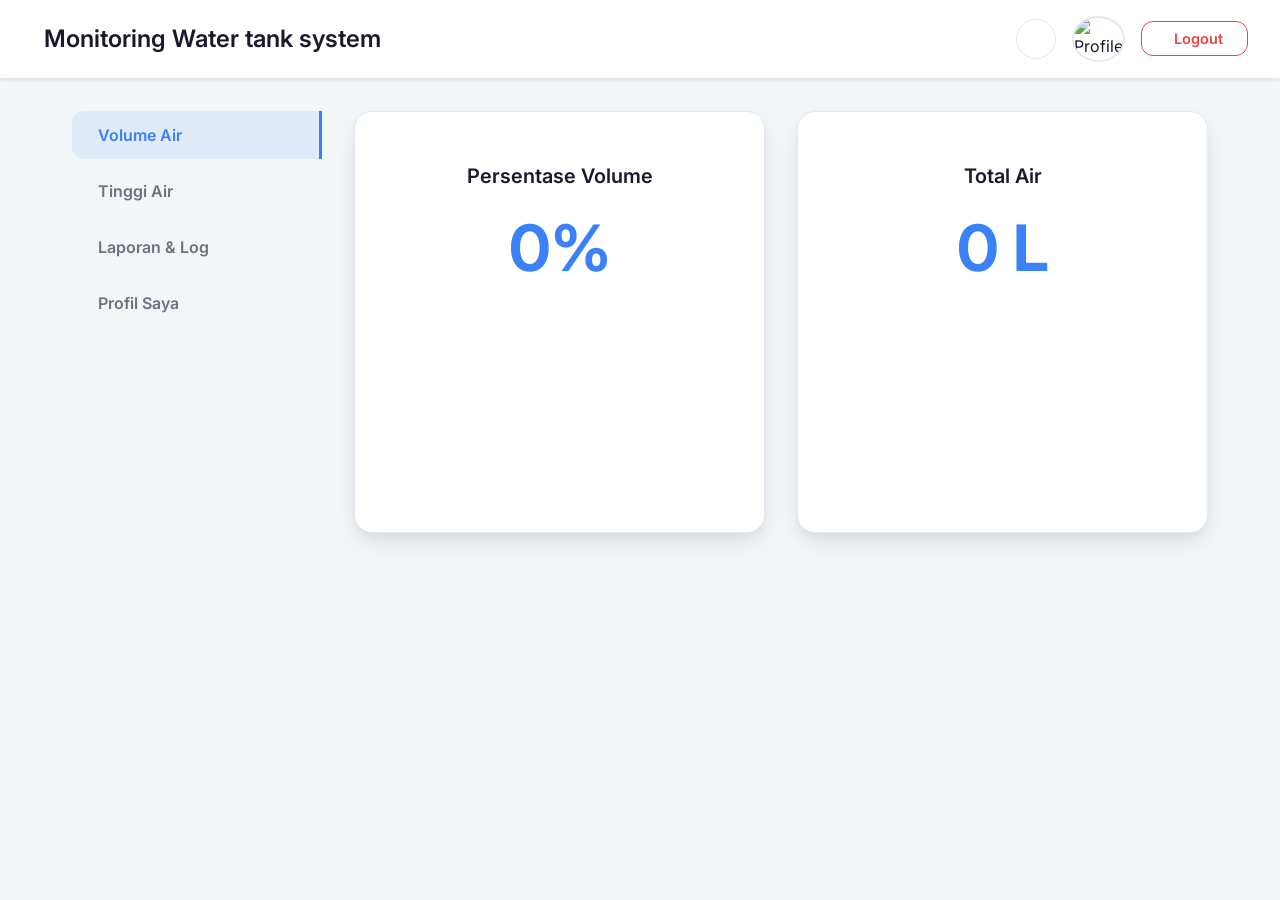
==== website/dashboard.html @ d6697587 "first upload" ====
<!DOCTYPE html>
<html lang="id">

<head>
  <meta charset="UTF-8">
  <meta name="viewport" content="width=device-width, initial-scale=1.0">
  <title>Dashboard - Monitoring water tank system</title>
  <link rel="stylesheet" href="style.css">
  <script src="https://unpkg.com/feather-icons"></script>
  <script src="https://cdn.jsdelivr.net/npm/chart.js"></script>
  <script type="text/javascript" src="https://cdn.jsdelivr.net/npm/@emailjs/browser@3/dist/email.min.js"></script>
</head>

<body>

  <nav class="navbar">
    <div class="brand">
      <i data-feather="zap" style="color: var(--primary-color);"></i>
      <h2>Monitoring Water tank system</h2>
    </div>
    <div class="nav-actions">
      <button id="themeToggle" class="icon-btn" onclick="toggleTheme()" aria-label="Toggle Theme">
        <i data-feather="moon"></i>
      </button>
      <div class="nav-profile-link" onclick="showMenu('profile')" style="cursor: pointer;">
        <img id="navProfilePic" src="https://ui-avatars.com/api/?name=User&background=3b82f6&color=fff" alt="Profile"
          class="profile-pic-nav">
      </div>
      <button onclick="logout()" class="btn-secondary btn-danger">
        <i data-feather="log-out"></i> <span>Logout</span>
      </button>
    </div>
  </nav>

  <main class="main-container">
    <aside class="sidebar">


      <button id="btn-menu1" class="menu-btn active" onclick="showMenu('menu1')">
        <i data-feather="droplet"></i> Volume Air
      </button>
      <button id="btn-menu2" class="menu-btn" onclick="showMenu('menu2')">
        <i data-feather="activity"></i> Tinggi Air
      </button>
      <button id="btn-laporan" class="menu-btn" onclick="showMenu('laporan')">
        <i data-feather="file-text"></i> Laporan & Log
      </button>
      <button id="btn-profile" class="menu-btn" onclick="showMenu('profile')">
        <i data-feather="user"></i> Profil Saya
      </button>
    </aside>

    <section class="content-area">
      <!-- MENU 1: Volume -->
      <div id="menu1" style="display: flex; flex-direction: column; width: 100%;">
        <div class="dashboard-grid">
          <div class="card dashboard-widget">
            <div class="mb-1">
              <i data-feather="activity" style="width: 32px; height: 32px; color: var(--primary-color);"></i>
            </div>
            <h3 class="data-label">Persentase Volume</h3>
            <div class="data-value" id="persen">0%</div>
            <div class="chart-container" style="width: 100%; height: 180px; margin-top: 1rem;">
              <canvas id="persenChart"></canvas>
            </div>
          </div>
          <div class="card dashboard-widget">
            <div class="mb-1">
              <i data-feather="pie-chart" style="width: 32px; height: 32px; color: var(--primary-color);"></i>
            </div>
            <h3 class="data-label">Total Air</h3>
            <div class="data-value" id="liter">0 L</div>
            <div class="chart-container" style="width: 100%; height: 180px; margin-top: 1rem;">
              <canvas id="literChart"></canvas>
            </div>
          </div>
        </div>
      </div>

      <!-- MENU 2: Tinggi Air -->
      <div id="menu2" style="display:none; flex-direction: column; width: 100%;">
        <div class="dashboard-grid">
          <div class="card dashboard-widget">
            <div class="mb-1">
              <i data-feather="bar-chart-2" style="width: 32px; height: 32px; color: var(--primary-color);"></i>
            </div>
            <h3 class="data-label">Tinggi Permukaan</h3>
            <div class="data-value" id="tinggi">0 cm</div>
            <div class="chart-container" style="width: 100%; height: 180px; margin-top: 1rem;">
              <canvas id="tinggiChart"></canvas>
            </div>
          </div>
          <div class="card dashboard-widget">
            <div class="mb-3">
              <i data-feather="info" style="width: 48px; height: 48px; color: var(--primary-color);"></i>
            </div>
            <h3 class="data-label">Status Tangki</h3>
            <div class="status-badge" id="status">NORMAL</div>
          </div>
        </div>
      </div>

      <!-- REPORTS -->
      <div id="laporan" style="display:none; flex-direction: column; width: 100%;">
        <div class="card mb-3">
          <div style="display: flex; justify-content: space-between; align-items: center; margin-bottom: 1.5rem;">
            <h3 class="data-label" style="margin: 0;">Riwayat Aktivitas Tangki</h3>
            <button onclick="exportToCSV()" class="btn-secondary" style="width: auto; padding: 10px 20px;">
              <i data-feather="download"></i> Ekspor CSV
            </button>
          </div>
          <div style="overflow-x: auto;">
            <table id="logTable" style="width: 100%; border-collapse: collapse; text-align: left;">
              <thead style="border-bottom: 2px solid var(--border-color);">
                <tr>
                  <th style="padding: 12px;">Waktu</th>
                  <th style="padding: 12px;">Volume (L)</th>
                  <th style="padding: 12px;">Persentase (%)</th>
                  <th style="padding: 12px;">Status</th>
                </tr>
              </thead>
              <tbody id="logBody">
                <!-- Data logs will be inserted here -->
              </tbody>
            </table>
          </div>
        </div>
      </div>

      <!-- PROFILE -->
      <div id="profile" style="display:none; flex-direction: column; width: 100%;">
        <div class="dashboard-grid">
          <div class="card dashboard-widget" style="grid-column: 1 / -1;">
            <div class="mb-3" style="display: flex; justify-content: center;">
              <div class="profile-img-container large">
                <img id="mainProfilePic" src="https://ui-avatars.com/api/?name=User&background=3b82f6&color=fff"
                  alt="Profile" class="profile-pic">
                <label for="uploadPic" class="upload-btn" title="Ganti Foto">
                  <i data-feather="camera"></i>
                </label>
                <input type="file" id="uploadPic" name="uploadPic" accept="image/*" onchange="uploadProfilePic(this)"
                  style="position: absolute; width: 1px; height: 1px; opacity: 0;">
              </div>
            </div>
            <h3 class="data-label">Akun Pengguna</h3>
            <p id="emailUser" class="mt-3" style="font-size: 1.1rem; font-weight: 500;"></p>
            <p id="uploadStatus" style="font-size: 0.8rem; margin-top: 5px;"></p>

          </div>
        </div>
      </div>
    </section>
  </main>

  <script src="https://www.gstatic.com/firebasejs/10.7.0/firebase-app-compat.js"></script>
  <script src="https://www.gstatic.com/firebasejs/10.7.0/firebase-auth-compat.js"></script>
  <script src="https://www.gstatic.com/firebasejs/10.7.0/firebase-database-compat.js"></script>
  <script src="firebase-config.js"></script>

  <script>
    feather.replace(); // Initialize icons

    // Theme Logic
    const themeToggleBtn = document.getElementById('themeToggle');
    function initTheme() {
      const savedTheme = localStorage.getItem('theme');
      if (savedTheme) {
        document.documentElement.setAttribute('data-theme', savedTheme);
        updateThemeIcon(savedTheme);
      } else if (window.matchMedia && window.matchMedia('(prefers-color-scheme: dark)').matches) {
        document.documentElement.setAttribute('data-theme', 'dark');
        updateThemeIcon('dark');
      }
    }

    function toggleTheme() {
      const currentTheme = document.documentElement.getAttribute('data-theme');
      const newTheme = currentTheme === 'dark' ? 'light' : 'dark';
      document.documentElement.setAttribute('data-theme', newTheme);
      localStorage.setItem('theme', newTheme);
      updateThemeIcon(newTheme);
    }

    function updateThemeIcon(theme) {
      if (theme === 'dark') {
        themeToggleBtn.innerHTML = '<i data-feather="sun"></i>';
      } else {
        themeToggleBtn.innerHTML = '<i data-feather="moon"></i>';
      }
      feather.replace();
    }

    initTheme();

    // EMAILJS INITIALIZATION
    // Ganti 'YOUR_PUBLIC_KEY' dengan Public Key dari dashboard EmailJS Anda!
    (function () {
      emailjs.init("DWXcCLZGE4uL8-SVF");
    })();

    const EMAIL_SERVICE_ID = "service_2i7lye4";
    const EMAIL_TEMPLATE_ID = "template_gtaw6em";
    let lastEmailSentTime = 0;
    const EMAIL_COOLDOWN = 30 * 60 * 1000; // 30 Menit Cooldown agar tidak spam

    // Firebase initialized via firebase-config.js


    // NAV MENU LOGIC
    function showMenu(menu) {
      document.getElementById("menu1").style.display = "none";
      document.getElementById("menu2").style.display = "none";
      document.getElementById("laporan").style.display = "none";
      document.getElementById("profile").style.display = "none";

      document.getElementById("btn-menu1").classList.remove("active");
      document.getElementById("btn-menu2").classList.remove("active");
      document.getElementById("btn-laporan").classList.remove("active");
      document.getElementById("btn-profile").classList.remove("active");

      document.getElementById(menu).style.display = "flex";
      document.getElementById("btn-" + menu).classList.add("active");
    }

    // LOGOUT
    function logout() {
      auth.signOut().then(() => {
        window.location = "index.html";
      });
    }

    // AUTH CHECK + PROFILE
    auth.onAuthStateChanged(user => {
      if (user) {
        const email = user.email;
        if (document.getElementById("emailUser")) document.getElementById("emailUser").innerText = email;

        // Load Profile Pic
        db.ref("users/" + user.uid + "/profilePic").on("value", snapshot => {
          const url = snapshot.val();
          const navPic = document.getElementById("navProfilePic");
          const mainPic = document.getElementById("mainProfilePic");

          if (url) {
            if (navPic) navPic.src = url;
            if (mainPic) mainPic.src = url;
          } else {
            const fallback = `https://ui-avatars.com/api/?name=${email}&background=3b82f6&color=fff`;
            if (navPic) navPic.src = fallback;
            if (mainPic) mainPic.src = fallback;
          }
        });
      } else {
        window.location = "index.html";
      }
    });

    // UPLOAD PROFILE PIC (Menggunakan Base64 agar Hemat & Gratis)
    function uploadProfilePic(input) {
      const file = input.files[0];
      const user = auth.currentUser;
      if (!file || !user) return;

      const status = document.getElementById("uploadStatus");
      status.innerText = "Memproses...";
      status.style.color = "var(--primary-color)";

      const reader = new FileReader();
      reader.onload = function (e) {
        const img = new Image();
        img.onload = function () {
          // Resize gambar ke 200x200 agar database tetap ringan
          const canvas = document.createElement('canvas');
          const ctx = canvas.getContext('2d');
          const size = 200;
          canvas.width = size;
          canvas.height = size;

          // Potong gambar jadi kotak tengah (Crop)
          let sourceX = 0, sourceY = 0, sourceSize = img.width;
          if (img.width > img.height) {
            sourceSize = img.height;
            sourceX = (img.width - img.height) / 2;
          } else {
            sourceSize = img.width;
            sourceY = (img.height - img.width) / 2;
          }

          ctx.drawImage(img, sourceX, sourceY, sourceSize, sourceSize, 0, 0, size, size);

          // Konversi ke string Base64 yang dikompres (JPEG 0.7)
          const base64String = canvas.toDataURL('image/jpeg', 0.7);

          // Simpan string ke Realtime Database
          db.ref("users/" + user.uid).update({ profilePic: base64String })
            .then(() => {
              status.innerText = "Selesai!";
              status.style.color = "#10b981";
              setTimeout(() => status.innerText = "", 3000);
            })
            .catch(err => {
              console.error(err);
              status.innerText = "Gagal menyimpan.";
            });
        };
        img.src = e.target.result;
      };
      reader.readAsDataURL(file);
    }

    // CHART INITIALIZATION
    Chart.defaults.color = 'var(--secondary-text)';
    const commonOptions = {
      responsive: true,
      maintainAspectRatio: false,
      plugins: {
        legend: { display: false }
      }
    };

    const ctxPersen = document.getElementById('persenChart').getContext('2d');
    const persenChart = new Chart(ctxPersen, {
      type: 'line',
      data: {
        labels: [],
        datasets: [{
          label: 'Persentase (%)',
          data: [],
          borderColor: '#3b82f6',
          backgroundColor: 'rgba(59, 130, 246, 0.1)',
          borderWidth: 2,
          fill: true,
          tension: 0.4
        }]
      },
      options: {
        ...commonOptions,
        scales: {
          y: { min: 0, max: 100, grid: { color: 'rgba(107, 114, 128, 0.1)' } },
          x: { grid: { display: false } }
        }
      }
    });

    const ctxLiter = document.getElementById('literChart').getContext('2d');
    const literChart = new Chart(ctxLiter, {
      type: 'doughnut',
      data: {
        labels: ['Volume Saat Ini', 'Kapasitas Kosong'],
        datasets: [{
          data: [0, 100],
          backgroundColor: ['#3b82f6', 'rgba(107, 114, 128, 0.1)'],
          borderWidth: 0
        }]
      },
      options: {
        responsive: true,
        maintainAspectRatio: false,
        cutout: '75%',
        plugins: {
          legend: { position: 'bottom', labels: { boxWidth: 12 } }
        }
      }
    });

    const ctxTinggi = document.getElementById('tinggiChart').getContext('2d');
    const tinggiChart = new Chart(ctxTinggi, {
      type: 'bar',
      data: {
        labels: [],
        datasets: [{
          label: 'Tinggi Air (cm)',
          data: [],
          backgroundColor: '#60a5fa',
          borderRadius: 4
        }]
      },
      options: {
        ...commonOptions,
        scales: {
          y: { grid: { color: 'rgba(107, 114, 128, 0.1)' } },
          x: { grid: { display: false } }
        }
      }
    });

    const MAX_POINTS = 10;
    let dataLogs = [];

    // REALTIME DATA
    db.ref("water_tank").on("value", snapshot => {
      let data = snapshot.val();
      if (data) {
        document.getElementById("liter").innerText = data.liter + " L";
        document.getElementById("persen").innerText = data.persen + "%";
        document.getElementById("tinggi").innerText = data.tinggi_air + " cm";
        document.getElementById("status").innerText = data.status;

        let now = new Date().toLocaleTimeString('id-ID', { hour: '2-digit', minute: '2-digit', second: '2-digit' });

        // Simpan ke Log Lokal untuk Pelaporan
        const logEntry = {
          time: new Date().toLocaleString('id-ID'),
          liter: data.liter,
          persen: data.persen,
          status: data.status
        };
        dataLogs.unshift(logEntry); // Tambah ke awal array
        if (dataLogs.length > 50) dataLogs.pop(); // Batasi 50 log terakhir
        updateLogTable();

        // Update Charts...
        persenChart.data.labels.push(now);
        persenChart.data.datasets[0].data.push(data.persen);
        if (persenChart.data.labels.length > MAX_POINTS) {
          persenChart.data.labels.shift();
          persenChart.data.datasets[0].data.shift();
        }
        persenChart.update();

        let maxVol = (data.persen > 0) ? Math.round(data.liter * 100 / data.persen) : 100;
        let kosong = maxVol - data.liter;
        if (kosong < 0) kosong = 0;
        literChart.data.datasets[0].data = [data.liter, kosong];
        literChart.update();

        tinggiChart.data.labels.push(now);
        tinggiChart.data.datasets[0].data.push(data.tinggi_air);
        if (tinggiChart.data.labels.length > MAX_POINTS) {
          tinggiChart.data.labels.shift();
          tinggiChart.data.datasets[0].data.shift();
        }
        tinggiChart.update();

        // Status Styling
        let statusBadge = document.getElementById("status");
        if (data.status.toUpperCase() === "NORMAL") {
          statusBadge.style.backgroundColor = "rgba(16, 185, 129, 0.1)";
          statusBadge.style.color = "#10b981";
        } else if (data.status.toUpperCase().includes("BAHAYA") || data.status.toUpperCase().includes("FULL")) {
          statusBadge.style.backgroundColor = "rgba(239, 68, 68, 0.1)";
          statusBadge.style.color = "#ef4444";

          // Kirim Email Alert jika sudah melewati masa cooldown
          const nowTime = Date.now();
          if (nowTime - lastEmailSentTime > EMAIL_COOLDOWN) {
            sendEmailAlert(data.status, data.persen, data.liter);
            lastEmailSentTime = nowTime;
          }
        } else {
          statusBadge.style.backgroundColor = "rgba(245, 158, 11, 0.1)";
          statusBadge.style.color = "#f59e0b";
        }
      }
    });

    function updateLogTable() {
      const body = document.getElementById("logBody");
      body.innerHTML = dataLogs.map(log => `
        <tr style="border-bottom: 1px solid var(--border-color);">
          <td style="padding: 12px; font-size: 0.9rem;">${log.time}</td>
          <td style="padding: 12px;">${log.liter}</td>
          <td style="padding: 12px;">${log.persen}%</td>
          <td style="padding: 12px;">
            <span style="font-size: 0.8rem; font-weight: 600; padding: 4px 8px; border-radius: 4px; 
              background: ${log.status === 'NORMAL' ? 'rgba(16,185,129,0.1)' : 'rgba(239,68,68,0.1)'};
              color: ${log.status === 'NORMAL' ? '#10b981' : '#ef4444'};">
              ${log.status}
            </span>
          </td>
        </tr>
      `).join('');
    }

    function exportToCSV() {
      if (dataLogs.length === 0) return alert("Belum ada data untuk diekspor!");

      let csv = "Waktu,Volume (L),Persentase (%),Status\n";
      dataLogs.forEach(log => {
        csv += `${log.time},${log.liter},${log.persen},${log.status}\n`;
      });

      const blob = new Blob([csv], { type: 'text/csv;charset=utf-8;' });
      const link = document.createElement("a");
      const url = URL.createObjectURL(blob);
      link.setAttribute("href", url);
      link.setAttribute("download", "Laporan_Bina_Elektric.csv");
      link.style.visibility = 'hidden';
      document.body.appendChild(link);
      link.click();
      document.body.removeChild(link);
    }

    function sendEmailAlert(status, persen, liter) {
      const user = auth.currentUser;
      if (!user) return;

      const templateParams = {
        to_email: user.email,
        tank_status: status,
        tank_percent: persen,
        tank_liter: liter,
        time: new Date().toLocaleString('id-ID')
      };

      emailjs.send(EMAIL_SERVICE_ID, EMAIL_TEMPLATE_ID, templateParams)
        .then(() => {
          console.log("Email Alert Berhasil Dikirim!");
        }, (error) => {
          console.error("Gagal mengirim email:", error);
        });
    }

    // Theme Chart update
    document.getElementById('themeToggle').addEventListener('click', () => {
      setTimeout(() => {
        let isDark = document.documentElement.getAttribute('data-theme') === 'dark';
        Chart.defaults.color = isDark ? '#94a3b8' : '#6b7280';
        let gridColor = isDark ? 'rgba(255,255,255,0.05)' : 'rgba(0,0,0,0.05)';
        if (persenChart.options.scales.y) persenChart.options.scales.y.grid.color = gridColor;
        if (tinggiChart.options.scales.y) tinggiChart.options.scales.y.grid.color = gridColor;
        literChart.data.datasets[0].backgroundColor[1] = isDark ? 'rgba(255,255,255,0.05)' : 'rgba(0,0,0,0.05)';
        persenChart.update();
        literChart.update();
        tinggiChart.update();
      }, 50);
    });
  </script>
</body>

</html>
---- website/style.css ----
@import url('https://fonts.googleapis.com/css2?family=Inter:wght@300;400;500;600;700&display=swap');

:root {
  /* Light Theme Colors (Default) */
  --bg-color: #f3f6f9;
  --text-color: #1a1a2e;
  --secondary-text: #6b7280;
  --card-bg: #ffffff;
  --border-color: #e2e8f0;
  --primary-color: #3b82f6;
  --primary-hover: #2563eb;
  --danger-color: #ef4444;
  --danger-hover: #dc2626;
  --shadow-sm: 0 1px 3px rgba(0,0,0,0.1);
  --shadow-md: 0 4px 6px -1px rgba(0,0,0,0.1), 0 2px 4px -1px rgba(0,0,0,0.06);
  --shadow-lg: 0 10px 25px -3px rgba(0,0,0,0.1), 0 4px 6px -2px rgba(0,0,0,0.05);
  --border-radius: 12px;
  --transition: all 0.3s ease;
}

[data-theme="dark"] {
  /* Dark Theme Colors */
  --bg-color: #0f172a;
  --text-color: #f8fafc;
  --secondary-text: #94a3b8;
  --card-bg: #1e293b;
  --border-color: #334155;
  --primary-color: #60a5fa; 
  --primary-hover: #93c5fd;
  --shadow-sm: 0 1px 3px rgba(0,0,0,0.3);
  --shadow-md: 0 4px 6px -1px rgba(0,0,0,0.3);
  --shadow-lg: 0 10px 25px -3px rgba(0,0,0,0.4);
}

* {
  box-sizing: border-box;
  margin: 0;
  padding: 0;
}

body {
  font-family: 'Inter', sans-serif;
  background-color: var(--bg-color);
  color: var(--text-color);
  line-height: 1.6;
  transition: background-color 0.3s ease, color 0.3s ease;
  min-height: 100vh;
  display: flex;
  flex-direction: column;
}

/* Typography */
h1, h2, h3 {
  font-weight: 600;
  margin-bottom: 0.5rem;
}

p {
  color: var(--secondary-text);
}

/* Utilities */
.text-center { text-align: center; }
.text-left { text-align: left; }
.mb-1 { margin-bottom: 0.5rem; }
.mb-2 { margin-bottom: 1rem; }
.mb-3 { margin-bottom: 1.5rem; }
.mt-3 { margin-top: 1.5rem; }

/* Buttons & Inputs */
input {
  width: 100%;
  padding: 12px 16px;
  margin: 8px 0 16px;
  background-color: var(--bg-color);
  color: var(--text-color);
  border: 1px solid var(--border-color);
  border-radius: var(--border-radius);
  font-size: 0.95rem;
  transition: var(--transition);
  font-family: inherit;
}

input:focus {
  outline: none;
  border-color: var(--primary-color);
  box-shadow: 0 0 0 3px rgba(59, 130, 246, 0.2);
}

button {
  width: 100%;
  padding: 12px 20px;
  background-color: var(--primary-color);
  color: #1a1a2e; /* Contras pada light mode (nanti difokuskan via classes) */
  border: none;
  border-radius: var(--border-radius);
  font-size: 1rem;
  font-weight: 600;
  cursor: pointer;
  transition: var(--transition);
  font-family: inherit;
  display: flex;
  align-items: center;
  justify-content: center;
  gap: 8px;
  color: #ffffff; /* Override default white for buttons that have primary bg */
}

/* Pastikan var primary hover di dark mode agak berbeda jika digunakan pada bg, jadi kita sesuaikan teks juga kalau perlu, tetapi biarkan putih standar */
[data-theme="dark"] button {
  color: #0f172a;
}
[data-theme="dark"] .btn-secondary, [data-theme="dark"] .icon-btn {
  color: var(--text-color);
}
[data-theme="dark"] .btn-danger {
  color: #ffffff;
}
[data-theme="light"] button {
  color: white;
}

button:hover {
  background-color: var(--primary-hover);
  transform: translateY(-1px);
}

button:active {
  transform: translateY(1px);
}

.btn-secondary {
  background-color: transparent;
  color: var(--primary-color) !important;
  border: 1px solid var(--primary-color);
}

.btn-secondary:hover {
  background-color: rgba(59, 130, 246, 0.1);
  color: var(--primary-hover) !important;
}

.btn-danger {
  background-color: var(--danger-color);
  color: #ffffff !important;
}

.btn-danger:hover {
  background-color: var(--danger-hover);
}

.btn-danger.btn-secondary {
  background-color: transparent;
  color: var(--danger-color) !important;
  border-color: var(--danger-color);
}

.btn-danger.btn-secondary:hover {
   background-color: rgba(239, 68, 68, 0.1);
}

.icon-btn {
  width: 40px;
  height: 40px;
  padding: 0 !important;
  background: var(--card-bg);
  border: 1px solid var(--border-color);
  color: var(--text-color) !important;
  border-radius: 50%;
  display: flex;
  align-items: center;
  justify-content: center;
  flex-shrink: 0;
  cursor: pointer;
  transition: var(--transition);
}
.icon-btn:hover {
  background-color: var(--border-color);
}

/* Password Visibility Toggle */
.password-wrapper {
  position: relative;
  width: 100%;
}

.password-wrapper input {
  padding-right: 45px;
}

.toggle-password {
  position: absolute;
  right: 12px;
  top: 50%;
  transform: translateY(-50%);
  background: none;
  border: none;
  padding: 0;
  width: auto;
  color: var(--secondary-text);
  cursor: pointer;
  z-index: 10;
}

.toggle-password:hover {
  color: var(--primary-color);
  transform: translateY(-50%) scale(1.1);
}

.toggle-password:active {
  transform: translateY(-50%) scale(0.9);
}

/* Captcha Styling */
.captcha-row {
  display: flex;
  align-items: center;
  gap: 10px;
  margin: 1.2rem 0;
  width: 100%;
}

#captchaCanvas {
  background: #ffffff;
  border-radius: 8px;
  border: 1px solid #e5e7eb;
  cursor: pointer;
  flex: 0 0 100px;
  height: 40px;
}

#captchaInput {
  margin: 0;
  flex: 1;
  height: 40px;
  padding: 8px 12px;
  font-size: 0.9rem;
}

.refresh-captcha {
  flex: 0 0 40px;
}

[data-theme="dark"] #captchaCanvas {
  background: #f8fafc;
  filter: none;
  border-color: #334155;
}


/* Cards */
.card {
  background-color: var(--card-bg);
  border-radius: calc(var(--border-radius) * 1.5);
  padding: 2.5rem;
  box-shadow: var(--shadow-lg);
  border: 1px solid var(--border-color);
  transition: background-color 0.3s ease, border-color 0.3s ease;
}

/* Profile Picture Styles */
.profile-img-container {
  position: relative;
  width: 50px;
  height: 50px;
  border-radius: 50%;
  overflow: hidden;
  border: 3px solid var(--primary-color);
  background-color: var(--card-bg);
  box-shadow: var(--shadow-md);
  flex-shrink: 0;
}

.profile-img-container.large {
  width: 100px;
  height: 100px;
  overflow: visible;
}

.profile-pic-nav {
  width: 32px;
  height: 32px;
  border-radius: 50%;
  border: 2px solid var(--border-color);
  object-fit: cover;
  transition: var(--transition);
}

.profile-pic-nav:hover {
  border-color: var(--primary-color);
}


.profile-pic {
  width: 100%;
  height: 100%;
  object-fit: cover;
  border-radius: 50%; /* Force circular shape */
  display: block;
}

.upload-btn {
  position: absolute;
  bottom: 5px;
  right: 5px;
  background: var(--primary-color);
  color: white;
  width: 32px;
  height: 32px;
  border-radius: 50%;
  display: flex;
  align-items: center;
  justify-content: center;
  cursor: pointer;
  border: 2px solid var(--card-bg);
  transition: var(--transition);
  box-shadow: var(--shadow-sm);
}

.upload-btn:hover {
  background: var(--primary-hover);
  transform: scale(1.1);
}

.upload-btn svg {
  width: 16px;
  height: 16px;
}


/* Login Page Layout */
.login-container {
  display: flex;
  align-items: center;
  justify-content: center;
  flex: 1;
  padding: 1rem;
}

.login-card {
  width: 100%;
  max-width: 380px;
}

/* Dashboard Layout */
.navbar {
  background-color: var(--card-bg);
  padding: 1rem 2rem;
  display: flex;
  justify-content: space-between;
  align-items: center;
  box-shadow: var(--shadow-sm);
  border-bottom: 1px solid var(--border-color);
  position: sticky;
  top: 0;
  z-index: 100;
  transition: background-color 0.3s ease;
}

.brand {
  display: flex;
  align-items: center;
  gap: 12px;
}
.brand h2 {
  margin: 0;
  color: var(--text-color);
}

.nav-actions {
  display: flex;
  align-items: center;
  gap: 1rem;
}

.nav-actions button {
  font-size: 0.9rem;
  padding: 8px 16px;
}

.main-container {
  max-width: 1200px;
  margin: 0 auto;
  width: 100%;
  padding: 2rem;
  display: flex;
  gap: 2rem;
}

/* Sidebar Menu */
.sidebar {
  width: 250px;
  display: flex;
  flex-direction: column;
  gap: 0.5rem;
}

.menu-btn {
  background-color: transparent;
  color: var(--secondary-text) !important;
  justify-content: flex-start;
  padding: 14px 18px;
}

.menu-btn:hover {
  background-color: var(--border-color);
  color: var(--text-color) !important;
  transform: none;
}

.menu-btn.active {
  background-color: rgba(59, 130, 246, 0.1);
  color: var(--primary-color) !important;
  font-weight: 600;
  border-right: 3px solid var(--primary-color);
  border-radius: var(--border-radius) 0 0 var(--border-radius);
}

/* Content Area */
.content-area {
  flex: 1;
}

/* Dashboard Cards */
.dashboard-grid {
  display: grid;
  grid-template-columns: repeat(auto-fit, minmax(280px, 1fr));
  gap: 2rem;
  width: 100%;
}

.dashboard-widget {
  min-height: 250px;
  display: flex;
  flex-direction: column;
  align-items: center;
  justify-content: center;
  text-align: center;
  padding: 2.5rem 1.5rem;
}

.chart-container {
  position: relative;
  width: 100%;
  height: 200px;
  display: flex;
  justify-content: center;
  align-items: center;
}

.chart-container-large {
  position: relative;
  width: 100%;
  height: 250px;
}

.data-value {
  font-size: 4rem;
  font-weight: 700;
  color: var(--primary-color);
  margin: 1rem 0;
  line-height: 1;
}

.data-label {
  font-size: 1.25rem;
  font-weight: 600;
  color: var(--text-color);
}

.status-badge {
  display: inline-block;
  padding: 0.5rem 1.5rem;
  border-radius: 20px;
  font-size: 1rem;
  font-weight: 600;
  background-color: rgba(16, 185, 129, 0.1);
  color: #10b981;
  margin-top: 1rem;
}

/* Responsive Improvements */
@media (max-width: 992px) {
  .main-container {
    max-width: 100%;
    padding: 1.5rem;
  }
}

@media (max-width: 768px) {
  .navbar {
    padding: 0.75rem 1rem;
  }
  
  .brand h2 {
    font-size: 1.1rem;
  }

  .nav-actions {
    gap: 0.5rem;
  }

  .nav-actions .btn-danger {
    padding: 8px 12px;
  }
  
  .nav-actions .btn-danger span {
    display: none; /* Hide 'Logout' text, show icon only */
  }

  .main-container {
    flex-direction: column;
    padding: 1rem;
    gap: 1rem;
  }

  .sidebar {
    width: 100%;
    flex-direction: row;
    overflow-x: auto;
    padding-bottom: 0.5rem;
    position: sticky;
    top: 70px;
    background: var(--bg-color);
    z-index: 90;
    -ms-overflow-style: none;  /* IE and Edge */
    scrollbar-width: none;  /* Firefox */
  }
  
  .sidebar::-webkit-scrollbar {
    display: none; /* Hide scrollbar for Chrome, Safari and Opera */
  }

  .menu-btn {
    white-space: nowrap;
    padding: 10px 16px;
    font-size: 0.9rem;
    border-radius: var(--border-radius);
    flex: 0 0 auto;
  }

  .menu-btn.active {
    background-color: var(--primary-color);
    color: white !important;
    border-right: none;
    border-bottom: none;
  }

  .dashboard-grid {
    gap: 1rem;
  }

  .dashboard-widget {
    padding: 1.5rem 1rem;
    min-height: 200px;
  }

  .data-value {
    font-size: 2.5rem;
  }
}

@media (max-width: 480px) {
  .login-card {
    padding: 1.5rem;
  }

  .brand h2 {
    max-width: 150px;
    white-space: nowrap;
    overflow: hidden;
    text-overflow: ellipsis;
  }

  .card {
    padding: 1.5rem;
  }
}
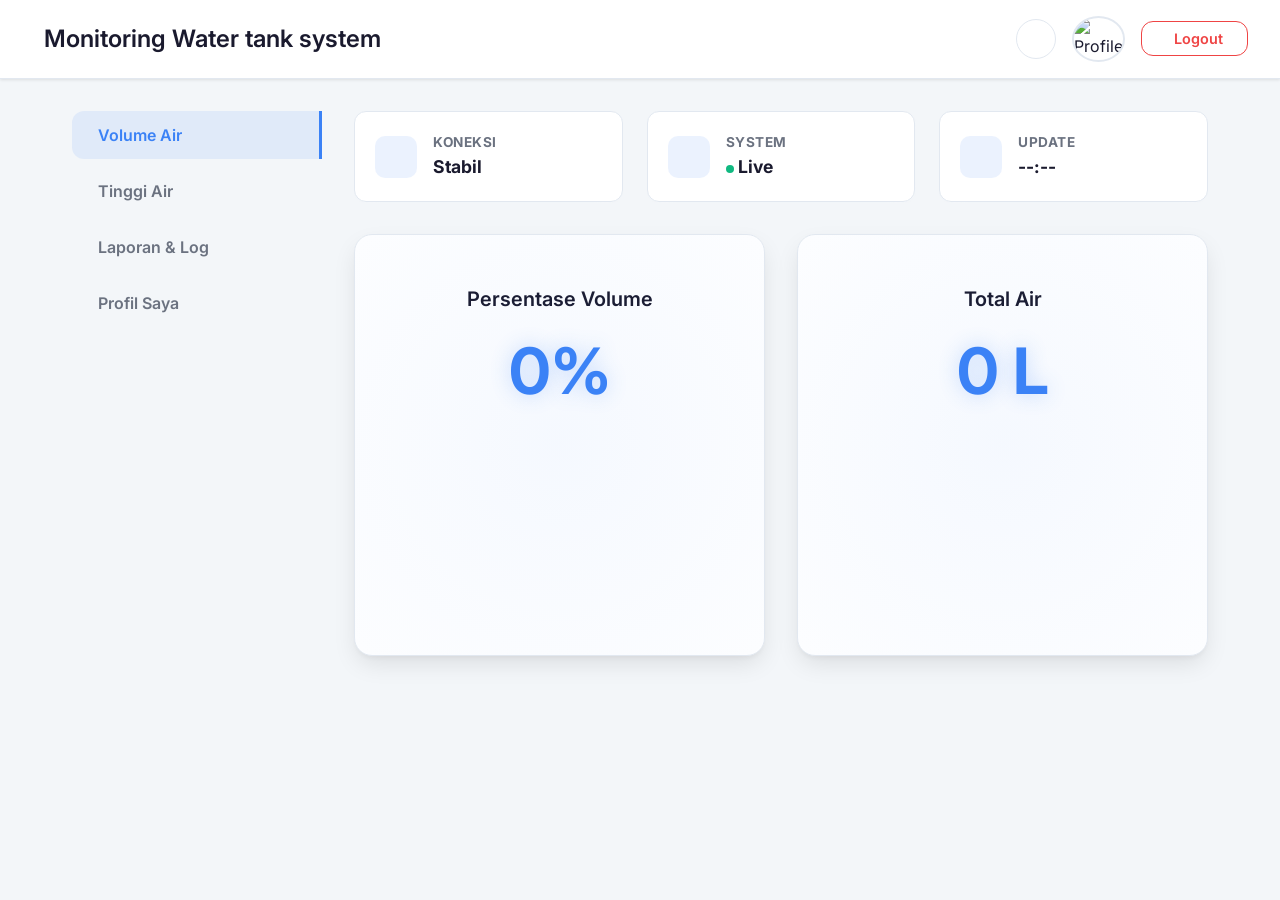
==== commit 759b8b5c: "update tampilan" ====
--- a/website/dashboard.html
+++ b/website/dashboard.html
@@ -51,6 +51,37 @@
     </aside>
 
     <section class="content-area">
+      <!-- Quick Stats Bar -->
+      <div class="stats-bar">
+        <div class="stat-item">
+          <div class="stat-icon">
+            <i data-feather="rss"></i>
+          </div>
+          <div class="stat-info">
+            <h4>Koneksi</h4>
+            <p>Stabil</p>
+          </div>
+        </div>
+        <div class="stat-item">
+          <div class="stat-icon">
+            <i data-feather="cpu"></i>
+          </div>
+          <div class="stat-info">
+            <h4>System</h4>
+            <p><span class="pulse-dot"></span> Live</p>
+          </div>
+        </div>
+        <div class="stat-item">
+          <div class="stat-icon">
+            <i data-feather="clock"></i>
+          </div>
+          <div class="stat-info">
+            <h4>Update</h4>
+            <p id="lastUpdate">--:--</p>
+          </div>
+        </div>
+      </div>
+
       <!-- MENU 1: Volume -->
       <div id="menu1" style="display: flex; flex-direction: column; width: 100%;">
         <div class="dashboard-grid">
@@ -59,7 +90,7 @@
               <i data-feather="activity" style="width: 32px; height: 32px; color: var(--primary-color);"></i>
             </div>
             <h3 class="data-label">Persentase Volume</h3>
-            <div class="data-value" id="persen">0%</div>
+            <div class="data-value glow-text" id="persen">0%</div>
             <div class="chart-container" style="width: 100%; height: 180px; margin-top: 1rem;">
               <canvas id="persenChart"></canvas>
             </div>
@@ -69,7 +100,7 @@
               <i data-feather="pie-chart" style="width: 32px; height: 32px; color: var(--primary-color);"></i>
             </div>
             <h3 class="data-label">Total Air</h3>
-            <div class="data-value" id="liter">0 L</div>
+            <div class="data-value glow-text" id="liter">0 L</div>
             <div class="chart-container" style="width: 100%; height: 180px; margin-top: 1rem;">
               <canvas id="literChart"></canvas>
             </div>
@@ -85,7 +116,7 @@
               <i data-feather="bar-chart-2" style="width: 32px; height: 32px; color: var(--primary-color);"></i>
             </div>
             <h3 class="data-label">Tinggi Permukaan</h3>
-            <div class="data-value" id="tinggi">0 cm</div>
+            <div class="data-value glow-text" id="tinggi">0 cm</div>
             <div class="chart-container" style="width: 100%; height: 180px; margin-top: 1rem;">
               <canvas id="tinggiChart"></canvas>
             </div>
@@ -95,7 +126,7 @@
               <i data-feather="info" style="width: 48px; height: 48px; color: var(--primary-color);"></i>
             </div>
             <h3 class="data-label">Status Tangki</h3>
-            <div class="status-badge" id="status">NORMAL</div>
+            <div class="status-badge" id="status"><span class="pulse-dot"></span> NORMAL</div>
           </div>
         </div>
       </div>
@@ -319,6 +350,10 @@
     };
 
     const ctxPersen = document.getElementById('persenChart').getContext('2d');
+    const gradientPersen = ctxPersen.createLinearGradient(0, 0, 0, 180);
+    gradientPersen.addColorStop(0, 'rgba(59, 130, 246, 0.4)');
+    gradientPersen.addColorStop(1, 'rgba(59, 130, 246, 0)');
+
     const persenChart = new Chart(ctxPersen, {
       type: 'line',
       data: {
@@ -327,17 +362,19 @@
           label: 'Persentase (%)',
           data: [],
           borderColor: '#3b82f6',
-          backgroundColor: 'rgba(59, 130, 246, 0.1)',
-          borderWidth: 2,
+          backgroundColor: gradientPersen,
+          borderWidth: 3,
           fill: true,
-          tension: 0.4
+          tension: 0.4,
+          pointRadius: 0,
+          pointHoverRadius: 5,
         }]
       },
       options: {
         ...commonOptions,
         scales: {
-          y: { min: 0, max: 100, grid: { color: 'rgba(107, 114, 128, 0.1)' } },
-          x: { grid: { display: false } }
+          y: { min: 0, max: 100, grid: { color: 'rgba(107, 114, 128, 0.05)' }, border: { display: false } },
+          x: { grid: { display: false }, border: { display: false } }
         }
       }
     });
@@ -394,7 +431,8 @@
         document.getElementById("liter").innerText = data.liter + " L";
         document.getElementById("persen").innerText = data.persen + "%";
         document.getElementById("tinggi").innerText = data.tinggi_air + " cm";
-        document.getElementById("status").innerText = data.status;
+        document.getElementById("status").innerHTML = `<span class="pulse-dot"></span> ${data.status}`;
+        document.getElementById("lastUpdate").innerText = now;
 
         let now = new Date().toLocaleTimeString('id-ID', { hour: '2-digit', minute: '2-digit', second: '2-digit' });
 
--- a/website/style.css
+++ b/website/style.css
@@ -11,9 +11,9 @@
   --primary-hover: #2563eb;
   --danger-color: #ef4444;
   --danger-hover: #dc2626;
-  --shadow-sm: 0 1px 3px rgba(0,0,0,0.1);
-  --shadow-md: 0 4px 6px -1px rgba(0,0,0,0.1), 0 2px 4px -1px rgba(0,0,0,0.06);
-  --shadow-lg: 0 10px 25px -3px rgba(0,0,0,0.1), 0 4px 6px -2px rgba(0,0,0,0.05);
+  --shadow-sm: 0 1px 3px rgba(0, 0, 0, 0.1);
+  --shadow-md: 0 4px 6px -1px rgba(0, 0, 0, 0.1), 0 2px 4px -1px rgba(0, 0, 0, 0.06);
+  --shadow-lg: 0 10px 25px -3px rgba(0, 0, 0, 0.1), 0 4px 6px -2px rgba(0, 0, 0, 0.05);
   --border-radius: 12px;
   --transition: all 0.3s ease;
 }
@@ -25,11 +25,11 @@
   --secondary-text: #94a3b8;
   --card-bg: #1e293b;
   --border-color: #334155;
-  --primary-color: #60a5fa; 
+  --primary-color: #60a5fa;
   --primary-hover: #93c5fd;
-  --shadow-sm: 0 1px 3px rgba(0,0,0,0.3);
-  --shadow-md: 0 4px 6px -1px rgba(0,0,0,0.3);
-  --shadow-lg: 0 10px 25px -3px rgba(0,0,0,0.4);
+  --shadow-sm: 0 1px 3px rgba(0, 0, 0, 0.3);
+  --shadow-md: 0 4px 6px -1px rgba(0, 0, 0, 0.3);
+  --shadow-lg: 0 10px 25px -3px rgba(0, 0, 0, 0.4);
 }
 
 * {
@@ -50,7 +50,9 @@
 }
 
 /* Typography */
-h1, h2, h3 {
+h1,
+h2,
+h3 {
   font-weight: 600;
   margin-bottom: 0.5rem;
 }
@@ -60,12 +62,29 @@
 }
 
 /* Utilities */
-.text-center { text-align: center; }
-.text-left { text-align: left; }
-.mb-1 { margin-bottom: 0.5rem; }
-.mb-2 { margin-bottom: 1rem; }
-.mb-3 { margin-bottom: 1.5rem; }
-.mt-3 { margin-top: 1.5rem; }
+.text-center {
+  text-align: center;
+}
+
+.text-left {
+  text-align: left;
+}
+
+.mb-1 {
+  margin-bottom: 0.5rem;
+}
+
+.mb-2 {
+  margin-bottom: 1rem;
+}
+
+.mb-3 {
+  margin-bottom: 1.5rem;
+}
+
+.mt-3 {
+  margin-top: 1.5rem;
+}
 
 /* Buttons & Inputs */
 input {
@@ -91,7 +110,8 @@
   width: 100%;
   padding: 12px 20px;
   background-color: var(--primary-color);
-  color: #1a1a2e; /* Contras pada light mode (nanti difokuskan via classes) */
+  color: #1a1a2e;
+  /* Contras pada light mode (nanti difokuskan via classes) */
   border: none;
   border-radius: var(--border-radius);
   font-size: 1rem;
@@ -103,19 +123,24 @@
   align-items: center;
   justify-content: center;
   gap: 8px;
-  color: #ffffff; /* Override default white for buttons that have primary bg */
+  color: #ffffff;
+  /* Override default white for buttons that have primary bg */
 }
 
 /* Pastikan var primary hover di dark mode agak berbeda jika digunakan pada bg, jadi kita sesuaikan teks juga kalau perlu, tetapi biarkan putih standar */
 [data-theme="dark"] button {
   color: #0f172a;
 }
-[data-theme="dark"] .btn-secondary, [data-theme="dark"] .icon-btn {
+
+[data-theme="dark"] .btn-secondary,
+[data-theme="dark"] .icon-btn {
   color: var(--text-color);
 }
+
 [data-theme="dark"] .btn-danger {
   color: #ffffff;
 }
+
 [data-theme="light"] button {
   color: white;
 }
@@ -156,7 +181,7 @@
 }
 
 .btn-danger.btn-secondary:hover {
-   background-color: rgba(239, 68, 68, 0.1);
+  background-color: rgba(239, 68, 68, 0.1);
 }
 
 .icon-btn {
@@ -174,6 +199,7 @@
   cursor: pointer;
   transition: var(--transition);
 }
+
 .icon-btn:hover {
   background-color: var(--border-color);
 }
@@ -251,11 +277,26 @@
 /* Cards */
 .card {
   background-color: var(--card-bg);
+  backdrop-filter: blur(16px);
+  -webkit-backdrop-filter: blur(16px);
   border-radius: calc(var(--border-radius) * 1.5);
   padding: 2.5rem;
   box-shadow: var(--shadow-lg);
   border: 1px solid var(--border-color);
-  transition: background-color 0.3s ease, border-color 0.3s ease;
+  transition: var(--transition);
+  position: relative;
+  overflow: hidden;
+}
+
+.card::before {
+  content: '';
+  position: absolute;
+  top: -50%;
+  left: -50%;
+  width: 200%;
+  height: 200%;
+  background: radial-gradient(circle, rgba(59, 130, 246, 0.05) 0%, transparent 70%);
+  pointer-events: none;
 }
 
 /* Profile Picture Styles */
@@ -295,7 +336,8 @@
   width: 100%;
   height: 100%;
   object-fit: cover;
-  border-radius: 50%; /* Force circular shape */
+  border-radius: 50%;
+  /* Force circular shape */
   display: block;
 }
 
@@ -362,6 +404,7 @@
   align-items: center;
   gap: 12px;
 }
+
 .brand h2 {
   margin: 0;
   color: var(--text-color);
@@ -469,7 +512,9 @@
 }
 
 .status-badge {
-  display: inline-block;
+  display: inline-flex;
+  align-items: center;
+  gap: 8px;
   padding: 0.5rem 1.5rem;
   border-radius: 20px;
   font-size: 1rem;
@@ -477,6 +522,84 @@
   background-color: rgba(16, 185, 129, 0.1);
   color: #10b981;
   margin-top: 1rem;
+  box-shadow: 0 0 15px rgba(16, 185, 129, 0.1);
+}
+
+/* Quick Stats Bar */
+.stats-bar {
+  display: grid;
+  grid-template-columns: repeat(auto-fit, minmax(200px, 1fr));
+  gap: 1.5rem;
+  margin-bottom: 2rem;
+  width: 100%;
+}
+
+.stat-item {
+  background: var(--card-bg);
+  backdrop-filter: blur(12px);
+  border: 1px solid var(--border-color);
+  border-radius: var(--border-radius);
+  padding: 1.25rem;
+  display: flex;
+  align-items: center;
+  gap: 1rem;
+  transition: var(--transition);
+}
+
+.stat-item:hover {
+  transform: translateY(-2px);
+  border-color: var(--primary-color);
+}
+
+.stat-icon {
+  width: 42px;
+  height: 42px;
+  border-radius: 10px;
+  background: rgba(59, 130, 246, 0.1);
+  color: var(--primary-color);
+  display: flex;
+  align-items: center;
+  justify-content: center;
+}
+
+.stat-info h4 {
+  font-size: 0.85rem;
+  color: var(--secondary-text);
+  text-transform: uppercase;
+  letter-spacing: 0.5px;
+  margin: 0;
+}
+
+.stat-info p {
+  font-size: 1.1rem;
+  font-weight: 700;
+  color: var(--text-color);
+  margin: 0;
+}
+
+/* Pulsating Dot */
+.pulse-dot {
+  width: 8px;
+  height: 8px;
+  background: #10b981;
+  border-radius: 50%;
+  display: inline-block;
+  box-shadow: 0 0 0 0 rgba(16, 185, 129, 0.7);
+  animation: pulse 2s infinite;
+}
+
+@keyframes pulse {
+  0% { transform: scale(0.95); box-shadow: 0 0 0 0 rgba(16, 185, 129, 0.7); }
+  70% { transform: scale(1); box-shadow: 0 0 0 10px rgba(16, 185, 129, 0); }
+  100% { transform: scale(0.95); box-shadow: 0 0 0 0 rgba(16, 185, 129, 0); }
+}
+
+.glow-text {
+  text-shadow: 0 0 20px rgba(59, 130, 246, 0.3);
+}
+
+[data-theme="dark"] .glow-text {
+  text-shadow: 0 0 30px rgba(96, 165, 250, 0.5);
 }
 
 /* Responsive Improvements */
@@ -491,7 +614,7 @@
   .navbar {
     padding: 0.75rem 1rem;
   }
-  
+
   .brand h2 {
     font-size: 1.1rem;
   }
@@ -503,9 +626,10 @@
   .nav-actions .btn-danger {
     padding: 8px 12px;
   }
-  
+
   .nav-actions .btn-danger span {
-    display: none; /* Hide 'Logout' text, show icon only */
+    display: none;
+    /* Hide 'Logout' text, show icon only */
   }
 
   .main-container {
@@ -523,12 +647,15 @@
     top: 70px;
     background: var(--bg-color);
     z-index: 90;
-    -ms-overflow-style: none;  /* IE and Edge */
-    scrollbar-width: none;  /* Firefox */
-  }
-  
+    -ms-overflow-style: none;
+    /* IE and Edge */
+    scrollbar-width: none;
+    /* Firefox */
+  }
+
   .sidebar::-webkit-scrollbar {
-    display: none; /* Hide scrollbar for Chrome, Safari and Opera */
+    display: none;
+    /* Hide scrollbar for Chrome, Safari and Opera */
   }
 
   .menu-btn {
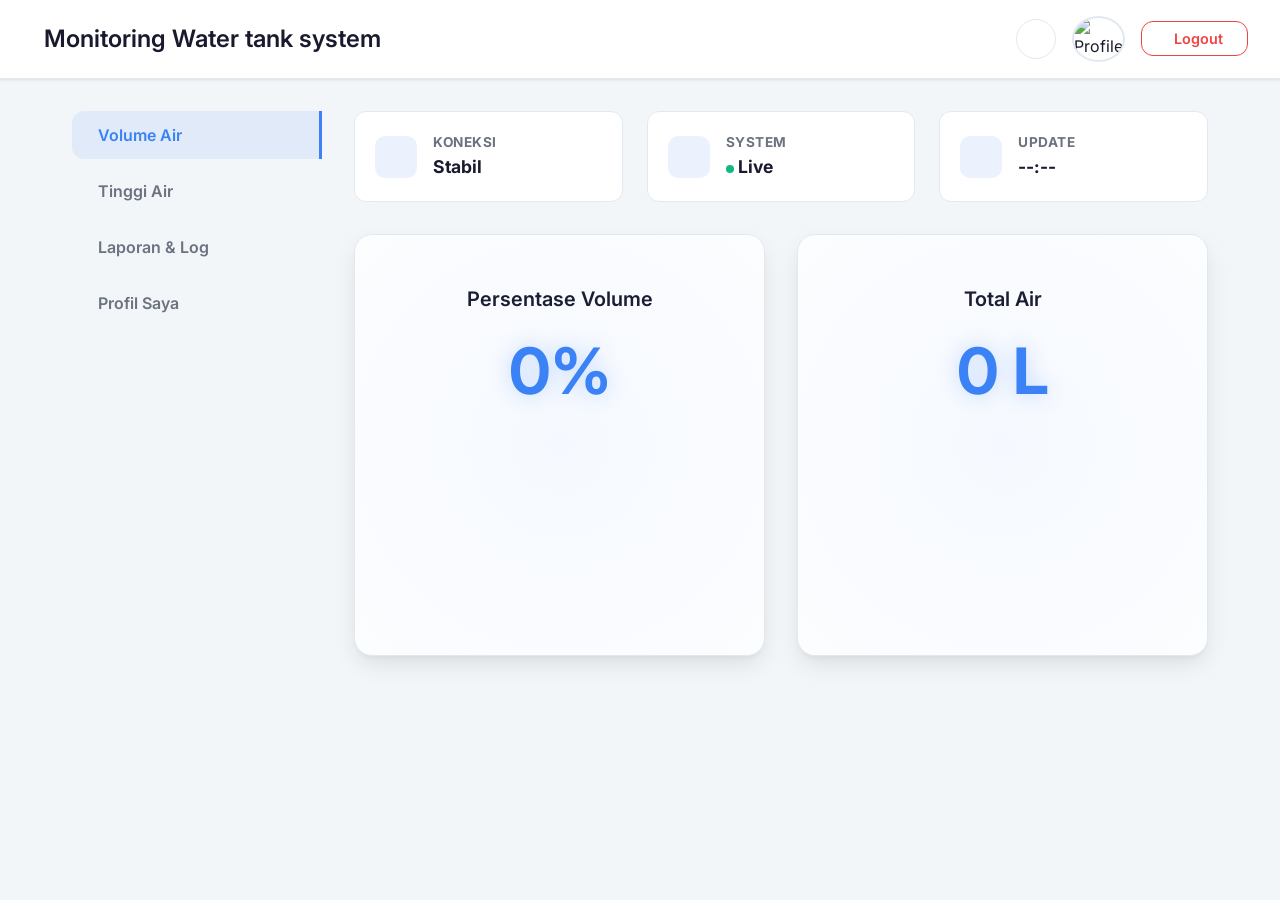
==== commit f9add9ac: "fix mobile view cache" ====
--- a/website/dashboard.html
+++ b/website/dashboard.html
@@ -5,7 +5,7 @@
   <meta charset="UTF-8">
   <meta name="viewport" content="width=device-width, initial-scale=1.0">
   <title>Dashboard - Monitoring water tank system</title>
-  <link rel="stylesheet" href="style.css">
+  <link rel="stylesheet" href="style.css?v=1.1">
   <script src="https://unpkg.com/feather-icons"></script>
   <script src="https://cdn.jsdelivr.net/npm/chart.js"></script>
   <script type="text/javascript" src="https://cdn.jsdelivr.net/npm/@emailjs/browser@3/dist/email.min.js"></script>
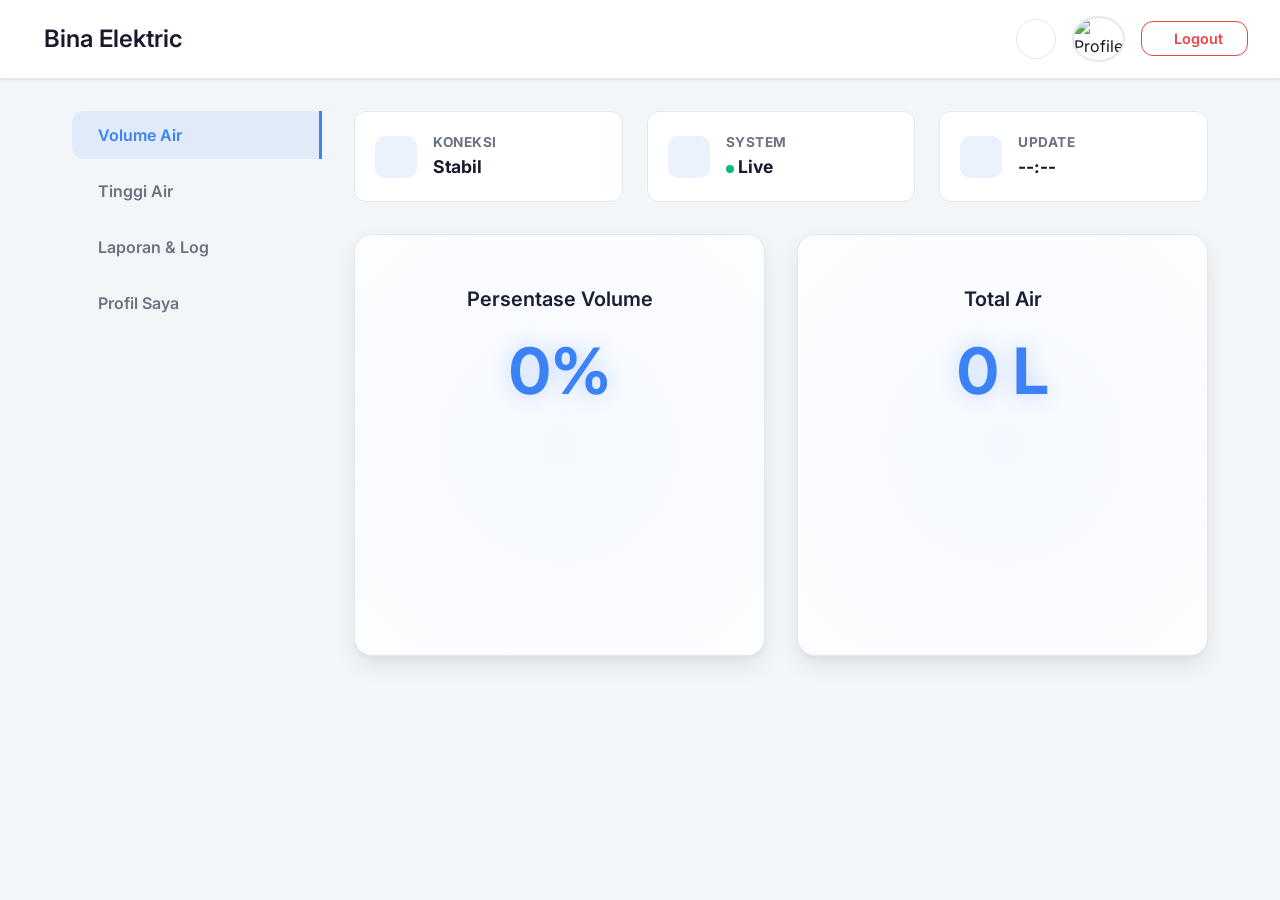
==== commit e5c56d7e: "update verifikasi code viaemail" ====
--- a/website/dashboard.html
+++ b/website/dashboard.html
@@ -4,7 +4,7 @@
 <head>
   <meta charset="UTF-8">
   <meta name="viewport" content="width=device-width, initial-scale=1.0">
-  <title>Dashboard - Monitoring water tank system</title>
+  <title>Dashboard - Bina Elektric</title>
   <link rel="stylesheet" href="style.css?v=1.1">
   <script src="https://unpkg.com/feather-icons"></script>
   <script src="https://cdn.jsdelivr.net/npm/chart.js"></script>
@@ -16,7 +16,7 @@
   <nav class="navbar">
     <div class="brand">
       <i data-feather="zap" style="color: var(--primary-color);"></i>
-      <h2>Monitoring Water tank system</h2>
+      <h2>Bina Elektric</h2>
     </div>
     <div class="nav-actions">
       <button id="themeToggle" class="icon-btn" onclick="toggleTheme()" aria-label="Toggle Theme">
--- a/website/style.css
+++ b/website/style.css
@@ -594,6 +594,14 @@
   100% { transform: scale(0.95); box-shadow: 0 0 0 0 rgba(16, 185, 129, 0); }
 }
 
+.spin {
+  animation: spin 2s linear infinite;
+}
+
+@keyframes spin {
+  100% { transform: rotate(360deg); }
+}
+
 .glow-text {
   text-shadow: 0 0 20px rgba(59, 130, 246, 0.3);
 }
@@ -702,4 +710,115 @@
   .card {
     padding: 1.5rem;
   }
+}
+
+/* Email Verification & Success States */
+.success-icon-wrapper {
+  width: 80px;
+  height: 80px;
+  background: rgba(16, 185, 129, 0.1);
+  border-radius: 50%;
+  display: flex;
+  align-items: center;
+  justify-content: center;
+  margin: 0 auto;
+}
+
+.success-icon {
+  width: 40px;
+  height: 40px;
+  color: #10b981;
+}
+
+.alert {
+  padding: 1rem;
+  border-radius: var(--border-radius);
+  font-size: 0.95rem;
+  margin-bottom: 1.5rem;
+  text-align: left;
+}
+
+.alert-info {
+  background: rgba(59, 130, 246, 0.08);
+  border: 1px solid rgba(59, 130, 246, 0.2);
+  color: var(--primary-color);
+}
+
+.alert-warning {
+  background: rgba(245, 158, 11, 0.08);
+  border: 1px solid rgba(245, 158, 11, 0.2);
+  color: #d97706;
+}
+
+[data-theme="dark"] .alert-warning {
+  color: #fbbf24;
+}
+
+.btn-sm {
+  padding: 8px 16px;
+  font-size: 0.85rem;
+  border-radius: 8px;
+}
+
+.w-100 {
+  width: 100%;
+}
+
+/* Custom Notifications */
+#notification-container {
+  position: fixed;
+  top: 20px;
+  right: 20px;
+  z-index: 9999;
+  display: flex;
+  flex-direction: column;
+  gap: 10px;
+  pointer-events: none;
+}
+
+.toast {
+  background: var(--card-bg);
+  color: var(--text-color);
+  padding: 12px 20px;
+  border-radius: var(--border-radius);
+  box-shadow: var(--shadow-lg);
+  border-left: 4px solid var(--primary-color);
+  display: flex;
+  align-items: center;
+  gap: 12px;
+  min-width: 280px;
+  max-width: 400px;
+  animation: slideIn 0.3s ease forwards;
+  pointer-events: auto;
+  backdrop-filter: blur(10px);
+}
+
+.toast.error {
+  border-left-color: var(--danger-color);
+}
+
+.toast.success {
+  border-left-color: #10b981;
+}
+
+.toast.warning {
+  border-left-color: #f59e0b;
+}
+
+.toast i {
+  flex-shrink: 0;
+}
+
+@keyframes slideIn {
+  from { transform: translateX(100%); opacity: 0; }
+  to { transform: translateX(0); opacity: 1; }
+}
+
+@keyframes fadeOut {
+  from { opacity: 1; transform: translateX(0); }
+  to { opacity: 0; transform: translateX(20px); }
+}
+
+.toast.hide {
+  animation: fadeOut 0.3s ease forwards;
 }
